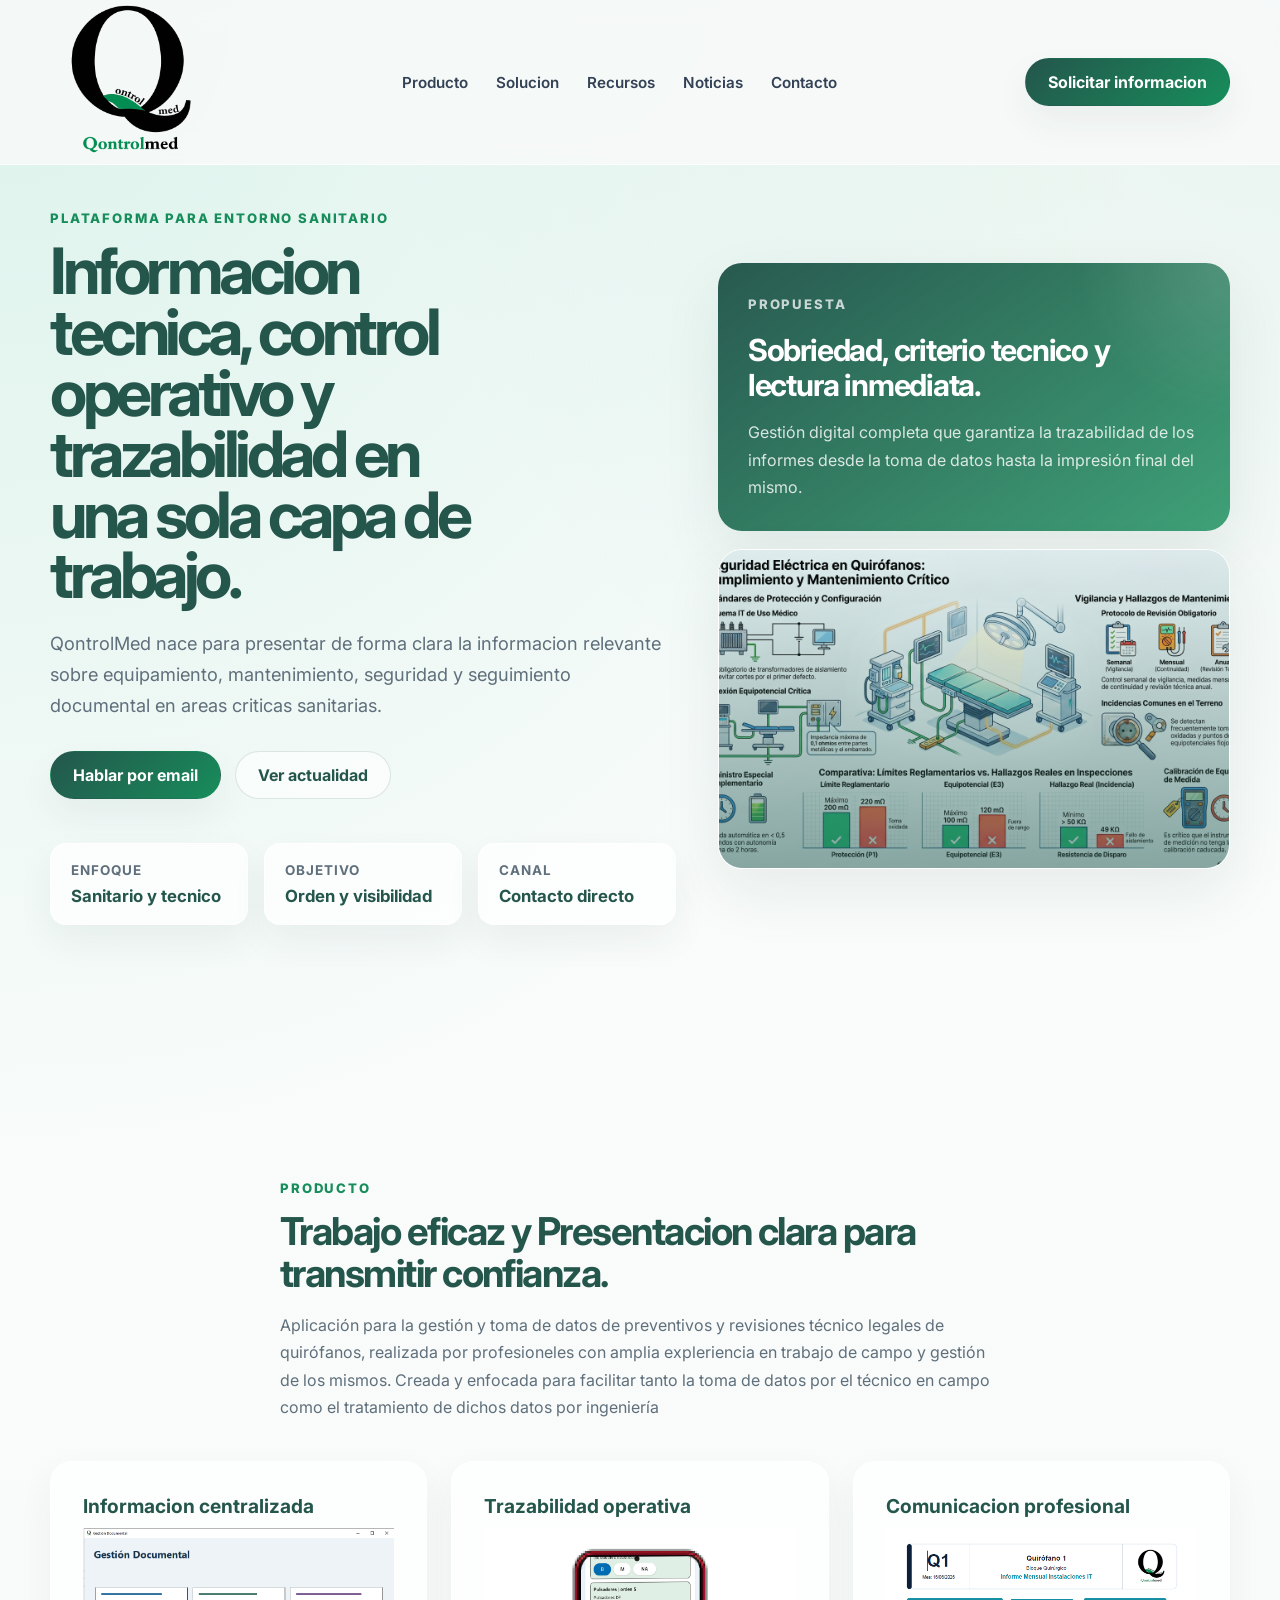
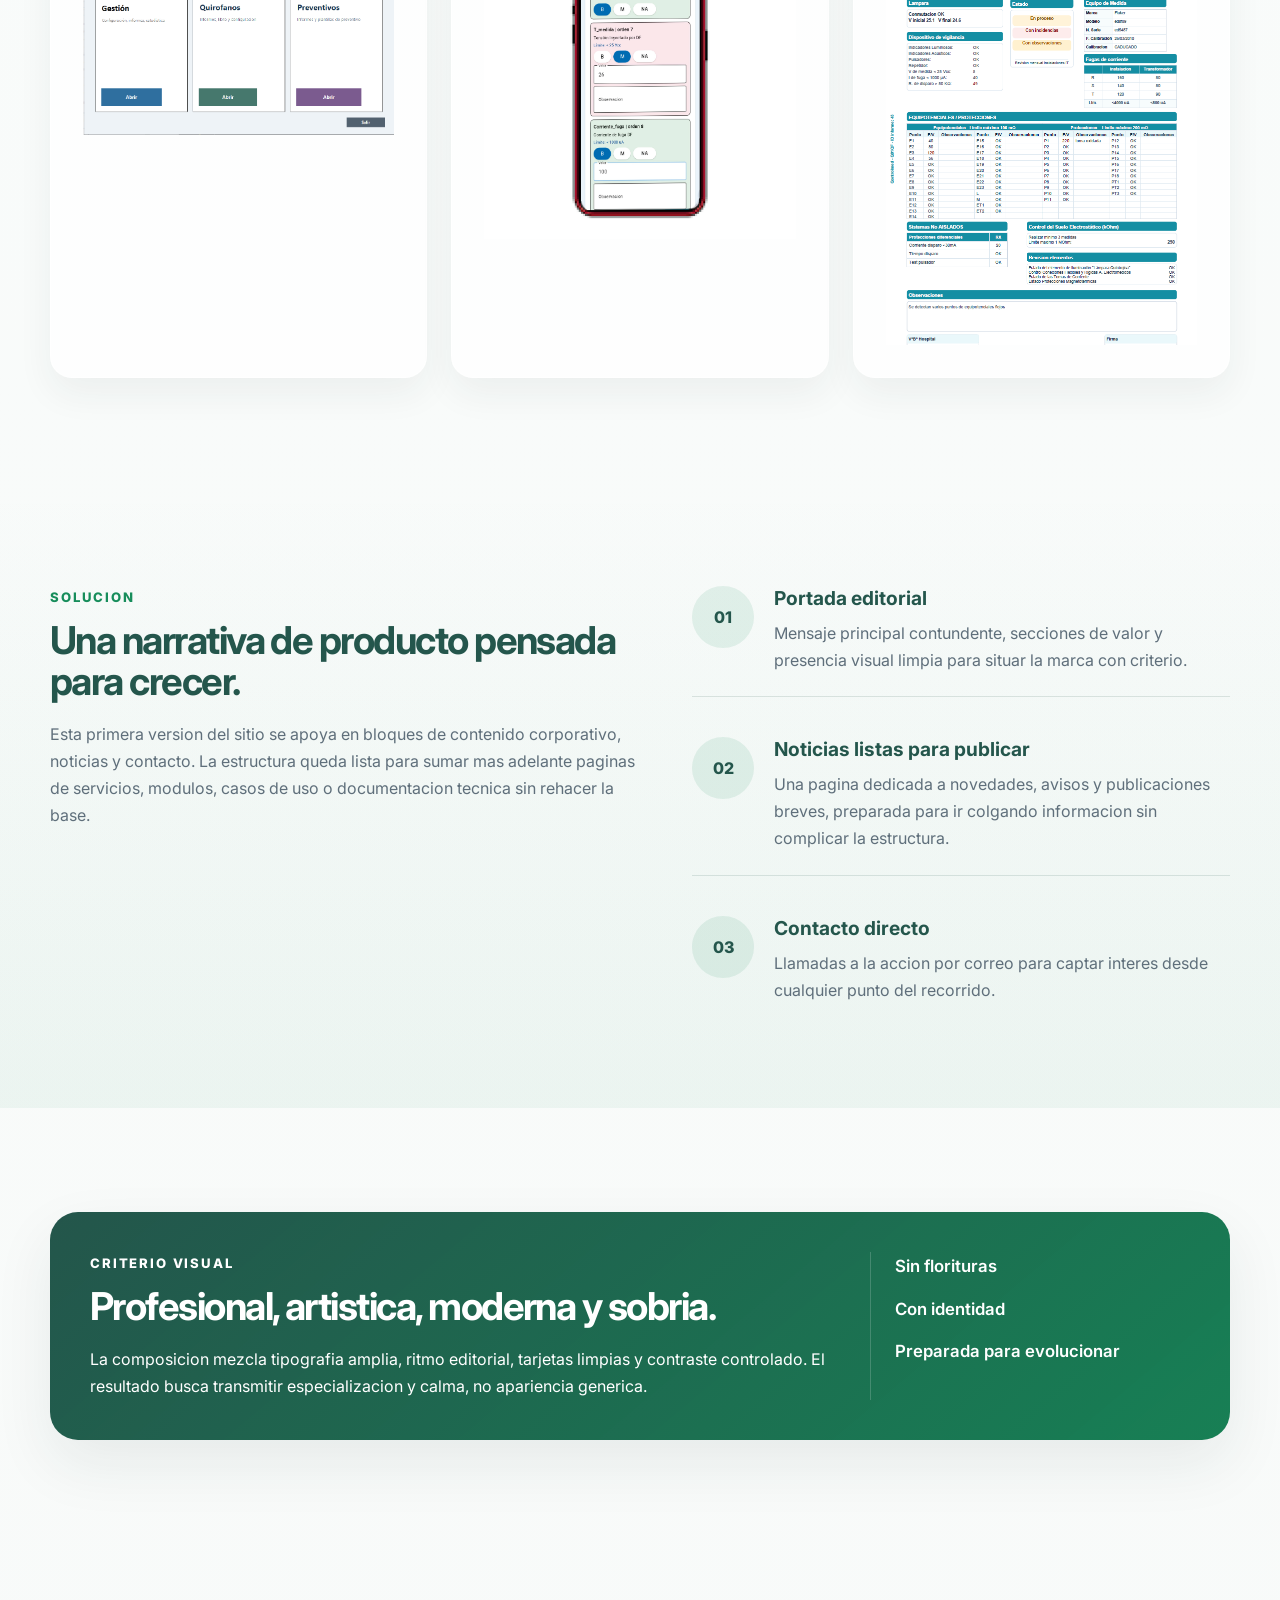
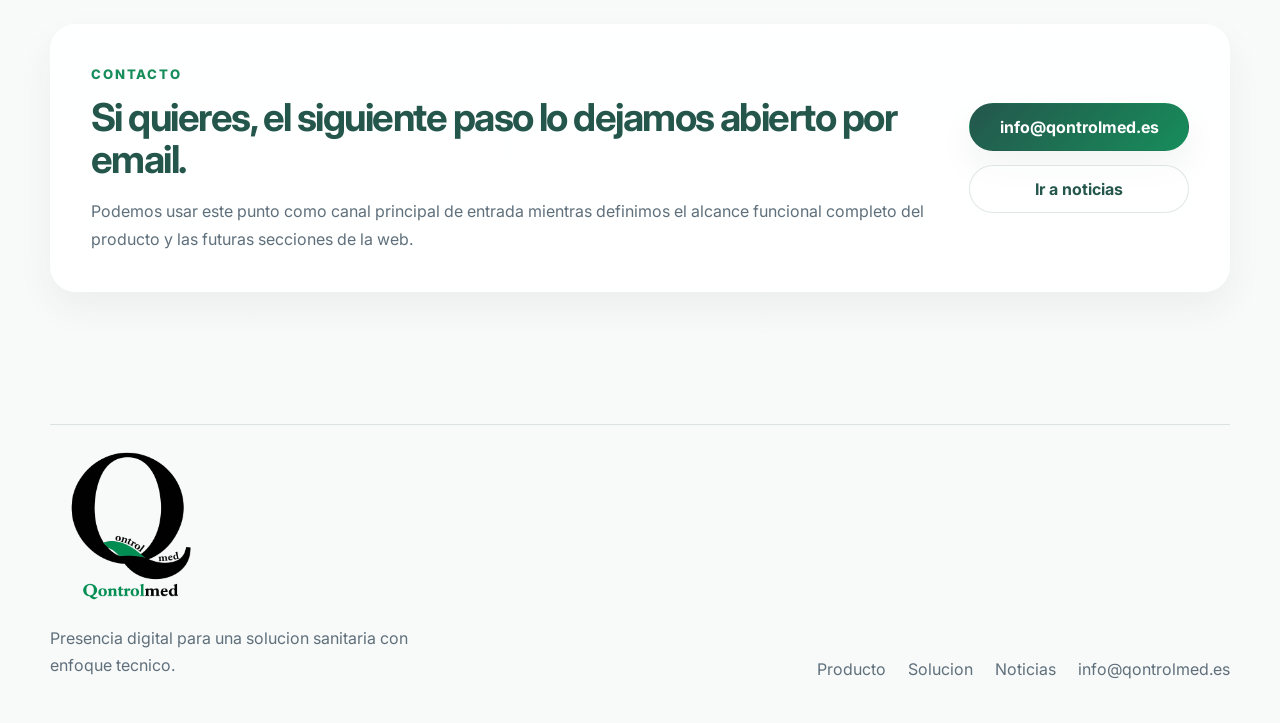
==== index_160319.html @ 005d92ff "cambios para trabajo en web" ====
<!DOCTYPE html>
<html lang="es">
<head>
    <meta charset="UTF-8">
    <meta name="viewport" content="width=device-width, initial-scale=1.0">
    <title>QontrolMed | Gestion y seguridad para entornos sanitarios</title>
    <meta
        name="description"
        content="QontrolMed presenta una plataforma para ordenar informacion tecnica, mantenimiento y seguridad operativa en entornos sanitarios."
    >
    <link rel="preconnect" href="https://fonts.googleapis.com">
    <link rel="preconnect" href="https://fonts.gstatic.com" crossorigin>
    <link
        href="https://fonts.googleapis.com/css2?family=Inter:wght@400;500;600;700;800&display=swap"
        rel="stylesheet"
    >
    <link rel="stylesheet" href="css/variables.css">
    <link rel="stylesheet" href="css/base.css">
    <link rel="stylesheet" href="css/layout.css">
    <link rel="stylesheet" href="css/pages/home.css">
</head>
<body>
    <header class="site-header">
        <div class="shell site-header__inner">
            <a class="brand" href="index_160319.html" aria-label="Ir a la portada de QontrolMed">
                <img class="brand__logo" src="assets/img/logo.png" alt="Logotipo de QontrolMed">
            </a>

            <nav class="site-nav" aria-label="Navegacion principal">
                <a href="#producto">Producto</a>
                <a href="#solucion">Solucion</a>
                <a href="recursos.html">Recursos</a>
                <a href="noticias.html">Noticias</a>
                <a href="#contacto">Contacto</a>
            </nav>

            <a class="btn btn--primary site-header__cta" href="mailto:info@qontrolmed.es?subject=Consulta%20sobre%20QontrolMed">
                Solicitar informacion
            </a>
        </div>
    </header>

    <main>
        <section class="hero">
            <div class="shell hero__grid">
                <div class="hero__content">
                    <p class="eyebrow">Plataforma para entorno sanitario</p>
                    <h1>
                        Informacion tecnica, control operativo y trazabilidad
                        en una sola capa de trabajo.
                    </h1>
                    <p class="hero__lead">
                        QontrolMed nace para presentar de forma clara la informacion
                        relevante sobre equipamiento, mantenimiento, seguridad y
                        seguimiento documental en areas criticas sanitarias.
                    </p>

                    <div class="hero__actions">
                        <a class="btn btn--primary" href="#contacto">Hablar por email</a>
                        <a class="btn btn--ghost" href="noticias.html">Ver actualidad</a>
                    </div>

                    <dl class="hero__metrics" aria-label="Resumen de enfoque de QontrolMed">
                        <div>
                            <dt>Enfoque</dt>
                            <dd>Sanitario y tecnico</dd>
                        </div>
                        <div>
                            <dt>Objetivo</dt>
                            <dd>Orden y visibilidad</dd>
                        </div>
                        <div>
                            <dt>Canal</dt>
                            <dd>Contacto directo</dd>
                        </div>
                    </dl>
                </div>

                <div class="hero__panel">
                    <div class="hero-card hero-card--primary">
                        <p class="hero-card__label">Propuesta</p>
                        <p class="hero-card__title">Sobriedad, criterio tecnico y lectura inmediata.</p>
                        <p class="hero-card__copy">
                            Gestión digital completa que garantiza la trazabilidad de los informes 
                            desde la toma de datos hasta la impresión final del mismo.
                            
                        </p>
                    </div>

                    <div class="hero-card hero-card--image">
                        <img src="assets/img/Seguridad_Electrica_en_Quirofanos.png" alt="Equipo tecnico en entorno sanitario">
                    </div>
                </div>
            </div>
        </section>

        <div>
            <p>
                
            </p>
        </div>

        <section class="section" id="producto">
            <div class="shell section-heading">
                <p class="texto-espaciado"></p>
                <p class="eyebrow">Producto</p>
                <h2>Trabajo eficaz y Presentacion clara para transmitir confianza.</h2>
                <p>
                    Aplicación para la gestión y toma de datos de preventivos y revisiones técnico legales de quirófanos, 
                    realizada por profesioneles con amplia expleriencia en trabajo de campo y gestión de los mismos.
                    Creada y enfocada para facilitar tanto la toma de datos por el técnico en campo como el tratamiento 
                    de dichos datos por ingeniería
                </p>
            </div>

            <div class="shell card-grid card-grid--three">
                <article class="card">
                    <h3>Informacion centralizada</h3>
                    <p>
                        <img src="assets/img/entrada.png" alt="Información centralizada"> 
                    </p>
                </article>

                <article class="card">
                    <h3>Trazabilidad operativa</h3>
                    <p>
                        <img src="assets/img/telefono.png" alt="Trazabilidad operativa"> 
                    </p>
                </article>

                <article class="card">
                    <h3>Comunicacion profesional</h3>
                    <p>
                        <img src="assets/img/informe_quirofano.png" alt="informes claros y con infomracion relevante"> 
                    </p>
                </article>
            </div>
        </section>

        <section class="section section--tinted" id="solucion">
            <div class="shell split">
                <div>
                    <p class="eyebrow">Solucion</p>
                    <h2>Una narrativa de producto pensada para crecer.</h2>
                    <p>
                        Esta primera version del sitio se apoya en bloques de contenido
                        corporativo, noticias y contacto. La estructura queda lista
                        para sumar mas adelante paginas de servicios, modulos, casos de
                        uso o documentacion tecnica sin rehacer la base.
                    </p>
                </div>

                <div class="stack">
                    <article class="feature">
                        <span class="feature__index">01</span>
                        <div>
                            <h3>Portada editorial</h3>
                            <p>
                                Mensaje principal contundente, secciones de valor y
                                presencia visual limpia para situar la marca con
                                criterio.
                            </p>
                        </div>
                    </article>

                    <article class="feature">
                        <span class="feature__index">02</span>
                        <div>
                            <h3>Noticias listas para publicar</h3>
                            <p>
                                Una pagina dedicada a novedades, avisos y publicaciones
                                breves, preparada para ir colgando informacion sin
                                complicar la estructura.
                            </p>
                        </div>
                    </article>

                    <article class="feature">
                        <span class="feature__index">03</span>
                        <div>
                            <h3>Contacto directo</h3>
                            <p>
                                Llamadas a la accion por correo para captar interes
                                desde cualquier punto del recorrido.
                            </p>
                        </div>
                    </article>
                </div>
            </div>
        </section>

        <section class="section">
            <div class="shell highlight">
                <div class="highlight__content">
                    <p class="eyebrow">Criterio visual</p>
                    <h2>Profesional, artistica, moderna y sobria.</h2>
                    <p>
                        La composicion mezcla tipografia amplia, ritmo editorial,
                        tarjetas limpias y contraste controlado. El resultado busca
                        transmitir especializacion y calma, no apariencia generica.
                    </p>
                </div>

                <div class="highlight__aside">
                    <p>Sin florituras</p>
                    <p>Con identidad</p>
                    <p>Preparada para evolucionar</p>
                </div>
            </div>
        </section>

        <section class="section section--compact" id="contacto">
            <div class="shell contact-callout">
                <div>
                    <p class="eyebrow">Contacto</p>
                    <h2>Si quieres, el siguiente paso lo dejamos abierto por email.</h2>
                    <p>
                        Podemos usar este punto como canal principal de entrada
                        mientras definimos el alcance funcional completo del producto
                        y las futuras secciones de la web.
                    </p>
                </div>

                <div class="contact-callout__actions">
                    <a class="btn btn--primary btn--wide" href="mailto:info@qontrolmed.es?subject=Consulta%20sobre%20QontrolMed">
                        info@qontrolmed.es
                    </a>
                    <a class="btn btn--ghost btn--wide" href="noticias.html">
                        Ir a noticias
                    </a>
                </div>
            </div>
        </section>
    </main>

    <footer class="site-footer">
        <div class="shell site-footer__inner">
            <div>
                <img class="site-footer__logo" src="assets/img/logo.png" alt="QontrolMed">
                <p>Presencia digital para una solucion sanitaria con enfoque tecnico.</p>
            </div>

            <div class="site-footer__links">
                <a href="#producto">Producto</a>
                <a href="#solucion">Solucion</a>
                <a href="noticias.html">Noticias</a>
                <a href="mailto:info@qontrolmed.es">info@qontrolmed.es</a>
            </div>
        </div>
    </footer>
</body>
</html>
---- css/variables.css ----
:root {
    --qm-primary: #178d5b;
    --qm-primary-dark: #24564c;
    --qm-primary-light: #42c098;
    --qm-secondary: #7cb8a5;

    --qm-bg: #f8faf9;
    --qm-surface: #ffffff;
    --qm-surface-strong: #eef5f1;
    --qm-text: #334155;
    --qm-text-soft: #5f6f7b;
    --qm-line: rgba(36, 86, 76, 0.14);
    --qm-shadow: 0 24px 60px rgba(31, 50, 45, 0.08);
    --qm-shadow-soft: 0 16px 36px rgba(31, 50, 45, 0.06);
    --qm-radius: 22px;
    --qm-radius-sm: 16px;
    --qm-shell: 1180px;
    --qm-font: "Inter", "Segoe UI", sans-serif;
}
---- css/base.css ----
*,
*::before,
*::after {
    box-sizing: border-box;
}

html {
    scroll-behavior: smooth;
}

body {
    margin: 0;
    min-width: 320px;
    font-family: var(--qm-font);
    color: var(--qm-text);
    background:
        radial-gradient(circle at top left, rgba(66, 192, 152, 0.16), transparent 28%),
        radial-gradient(circle at top right, rgba(23, 141, 91, 0.08), transparent 22%),
        linear-gradient(180deg, #f9fcfb 0%, var(--qm-bg) 100%);
}

img {
    display: block;
    max-width: 100%;
}

a {
    color: inherit;
}

button,
input,
textarea,
select {
    font: inherit;
}

h1,
h2,
h3,
p {
    margin-top: 0;
}

p {
    margin-bottom: 0;
    line-height: 1.7;
    color: var(--qm-text-soft);
}

ul {
    margin: 0;
    padding: 0;
    list-style: none;
}
---- css/layout.css ----
.shell {
    width: min(calc(100% - 40px), var(--qm-shell));
    margin: 0 auto;
}

.site-header {
    position: sticky;
    top: 0;
    z-index: 20;
    backdrop-filter: blur(14px);
    background: rgba(248, 250, 249, 0.84);
    border-bottom: 1px solid rgba(255, 255, 255, 0.65);
}

.site-header__inner {
    display: flex;
    align-items: center;
    justify-content: space-between;
    gap: 24px;
    min-height: 88px;
}

.brand {
    flex-shrink: 0;
}

.brand__logo,
.site-footer__logo {
    width: 164px;
    height: auto;
}

.site-nav {
    display: flex;
    align-items: center;
    gap: 28px;
    font-size: 0.95rem;
    font-weight: 600;
}

.site-nav a {
    text-decoration: none;
    color: var(--qm-text);
    transition: color 160ms ease;
}

.site-nav a:hover,
.site-nav a[aria-current="page"] {
    color: var(--qm-primary);
}

.btn {
    display: inline-flex;
    align-items: center;
    justify-content: center;
    min-height: 48px;
    padding: 0 22px;
    border-radius: 999px;
    border: 1px solid transparent;
    text-decoration: none;
    font-weight: 700;
    transition:
        transform 180ms ease,
        border-color 180ms ease,
        background-color 180ms ease,
        color 180ms ease;
}

.btn:hover {
    transform: translateY(-1px);
}

.btn--primary {
    background: linear-gradient(135deg, var(--qm-primary-dark), var(--qm-primary));
    color: #ffffff;
    box-shadow: var(--qm-shadow-soft);
}

.btn--ghost {
    border-color: var(--qm-line);
    background: rgba(255, 255, 255, 0.58);
    color: var(--qm-primary-dark);
}

.btn--wide {
    min-width: 220px;
}

.eyebrow {
    margin-bottom: 12px;
    color: var(--qm-primary);
    font-size: 0.82rem;
    font-weight: 800;
    letter-spacing: 0.14em;
    text-transform: uppercase;
}

.section {
    padding: 104px 0;
}

.section--compact {
    padding: 80px 0 104px;
}

.section--tinted {
    background: linear-gradient(180deg, rgba(255, 255, 255, 0) 0%, rgba(23, 141, 91, 0.06) 100%);
}

.section-heading {
    max-width: 720px;
    margin-bottom: 40px;
}

.section-heading h2,
.split h2,
.highlight h2,
.contact-callout h2,
.news-hero h1,
.news-card h2 {
    margin-bottom: 18px;
    color: var(--qm-primary-dark);
    line-height: 1.08;
    letter-spacing: -0.04em;
}

.section-heading h2,
.split h2,
.highlight h2,
.contact-callout h2 {
    font-size: clamp(2rem, 3vw, 3.35rem);
}

.card-grid {
    display: grid;
    gap: 24px;
}

.card-grid--three {
    grid-template-columns: repeat(3, minmax(0, 1fr));
}

.card {
    padding: 32px;
    border: 1px solid rgba(255, 255, 255, 0.7);
    border-radius: var(--qm-radius);
    background: rgba(255, 255, 255, 0.72);
    box-shadow: var(--qm-shadow-soft);
}

.card h3,
.feature h3,
.sidebar-card h3 {
    margin-bottom: 10px;
    color: var(--qm-primary-dark);
    font-size: 1.2rem;
}

.split {
    display: grid;
    grid-template-columns: minmax(0, 1.05fr) minmax(0, 0.95fr);
    gap: 48px;
    align-items: start;
}

.stack {
    display: grid;
    gap: 18px;
}

.feature {
    display: grid;
    grid-template-columns: 62px 1fr;
    gap: 20px;
    padding: 22px 0;
    border-bottom: 1px solid var(--qm-line);
}

.feature:first-child {
    padding-top: 0;
}

.feature:last-child {
    border-bottom: 0;
    padding-bottom: 0;
}

.feature__index {
    display: inline-flex;
    align-items: center;
    justify-content: center;
    width: 62px;
    height: 62px;
    border-radius: 50%;
    background: rgba(23, 141, 91, 0.1);
    color: var(--qm-primary-dark);
    font-weight: 800;
}

.highlight {
    display: grid;
    grid-template-columns: minmax(0, 1fr) 320px;
    gap: 32px;
    padding: 40px;
    border-radius: calc(var(--qm-radius) + 6px);
    background:
        linear-gradient(140deg, rgba(36, 86, 76, 0.96), rgba(23, 141, 91, 0.84)),
        #173a33;
    box-shadow: var(--qm-shadow);
}

.highlight__content h2,
.highlight__content p,
.highlight__aside p {
    color: #ffffff;
}

.highlight__aside {
    display: grid;
    gap: 14px;
    align-content: start;
    padding-left: 24px;
    border-left: 1px solid rgba(255, 255, 255, 0.18);
}

.highlight__aside p {
    font-size: 1.05rem;
    font-weight: 600;
}

.contact-callout {
    display: grid;
    grid-template-columns: minmax(0, 1fr) auto;
    gap: 28px;
    align-items: center;
    padding: 38px 40px;
    border-radius: calc(var(--qm-radius) + 4px);
    background: rgba(255, 255, 255, 0.84);
    border: 1px solid rgba(255, 255, 255, 0.9);
    box-shadow: var(--qm-shadow-soft);
}

.contact-callout__actions {
    display: grid;
    gap: 14px;
}

.site-footer {
    padding: 28px 0 44px;
}

.site-footer__inner {
    display: flex;
    align-items: flex-end;
    justify-content: space-between;
    gap: 28px;
    padding-top: 22px;
    border-top: 1px solid var(--qm-line);
}

.site-footer__inner p {
    margin-top: 14px;
    max-width: 420px;
}

.site-footer__links {
    display: flex;
    flex-wrap: wrap;
    justify-content: flex-end;
    gap: 12px 22px;
}

.site-footer__links a {
    text-decoration: none;
    color: var(--qm-text-soft);
}

@media (max-width: 980px) {
    .site-header {
        position: static;
    }

    .site-header__inner,
    .site-footer__inner {
        flex-direction: column;
        align-items: flex-start;
    }

    .split,
    .highlight,
    .contact-callout {
        grid-template-columns: 1fr;
    }

    .site-nav {
        flex-wrap: wrap;
        gap: 14px 18px;
    }

    .site-header__cta {
        display: none;
    }

    .card-grid--three {
        grid-template-columns: 1fr;
    }

    .highlight__aside {
        padding-left: 0;
        border-left: 0;
        padding-top: 18px;
        border-top: 1px solid rgba(255, 255, 255, 0.18);
    }

    .contact-callout__actions,
    .site-footer__links {
        width: 100%;
    }
}

@media (max-width: 640px) {
    .shell {
        width: min(calc(100% - 28px), var(--qm-shell));
    }

    .section {
        padding: 82px 0;
    }

    .section--compact {
        padding: 62px 0 88px;
    }

    .site-header__inner {
        min-height: 78px;
    }

    .brand__logo,
    .site-footer__logo {
        width: 140px;
    }

    .card,
    .highlight,
    .contact-callout {
        padding: 26px;
    }

    .feature {
        grid-template-columns: 1fr;
    }
}
---- css/pages/home.css ----
.hero {
    padding: 42px 0 88px;
}

.hero__grid {
    display: grid;
    grid-template-columns: minmax(0, 1.1fr) minmax(360px, 0.9fr);
    gap: 42px;
    align-items: center;
}

.hero__content h1 {
    max-width: 11ch; 
    margin-bottom: 22px;
    color: var(--qm-primary-dark);
    font-size: clamp(3.2rem, 6vw, 4rem);
    line-height: 0.95;
    letter-spacing: -0.07em;
}

.hero__lead {
    max-width: 640px;
    font-size: 1.14rem;
}

.texto-espaciado {
    margin-top: 60px;
}

.hero__actions {
    display: flex;
    flex-wrap: wrap;
    gap: 14px;
    margin-top: 30px;
}

.hero__metrics {
    display: grid;
    grid-template-columns: repeat(3, minmax(0, 1fr));
    gap: 16px;
    margin: 44px 0 0;
}

.hero__metrics div {
    padding: 18px 20px;
    border-radius: var(--qm-radius-sm);
    background: rgba(255, 255, 255, 0.72);
    border: 1px solid rgba(255, 255, 255, 0.86);
    box-shadow: var(--qm-shadow-soft);
}

.hero__metrics dt {
    margin-bottom: 8px;
    color: var(--qm-text-soft);
    font-size: 0.84rem;
    font-weight: 700;
    letter-spacing: 0.08em;
    text-transform: uppercase;
}

.hero__metrics dd {
    margin: 0;
    color: var(--qm-primary-dark);
    font-size: 1.05rem;
    font-weight: 700;
}

.hero__panel {
    display: grid;
    gap: 18px;
}

.hero-card {
    overflow: hidden;
    border-radius: calc(var(--qm-radius) + 2px);
    box-shadow: var(--qm-shadow);
}

.hero-card--primary {
    padding: 30px;
    background:
        radial-gradient(circle at top right, rgba(255, 255, 255, 0.14), transparent 26%),
        linear-gradient(145deg, rgba(36, 86, 76, 0.98), rgba(23, 141, 91, 0.82));
    color: #ffffff;
}

.hero-card__label {
    margin-bottom: 18px;
    color: rgba(255, 255, 255, 0.74);
    font-size: 0.82rem;
    font-weight: 800;
    letter-spacing: 0.14em;
    text-transform: uppercase;
}

.hero-card__title {
    margin-bottom: 16px;
    color: #ffffff;
    font-size: 1.9rem;
    font-weight: 700;
    line-height: 1.15;
    letter-spacing: -0.04em;
}

.hero-card__copy {
    color: rgba(255, 255, 255, 0.82);
}

.hero-card--image {
    position: relative;
    min-height: 320px;
    border: 1px solid rgba(255, 255, 255, 0.88);
}

.hero-card--image::after {
    content: "";
    position: absolute;
    inset: 0;
    background:
        linear-gradient(180deg, rgba(36, 86, 76, 0.06) 0%, rgba(36, 86, 76, 0.5) 100%);
}

.hero-card--image img {
    width: 100%;
    height: 100%;
    object-fit: cover;
}

@media (max-width: 980px) {
    .hero__grid {
        grid-template-columns: 1fr;
    }

    .hero__content h1 {
        max-width: 12ch;
    }
}

@media (max-width: 640px) {
    .hero {
        padding: 26px 0 62px;
    }

    .hero__content h1 {
        max-width: none;
        font-size: clamp(2.7rem, 15vw, 4.2rem);
    }

    .hero__metrics {
        grid-template-columns: 1fr;
    }
}
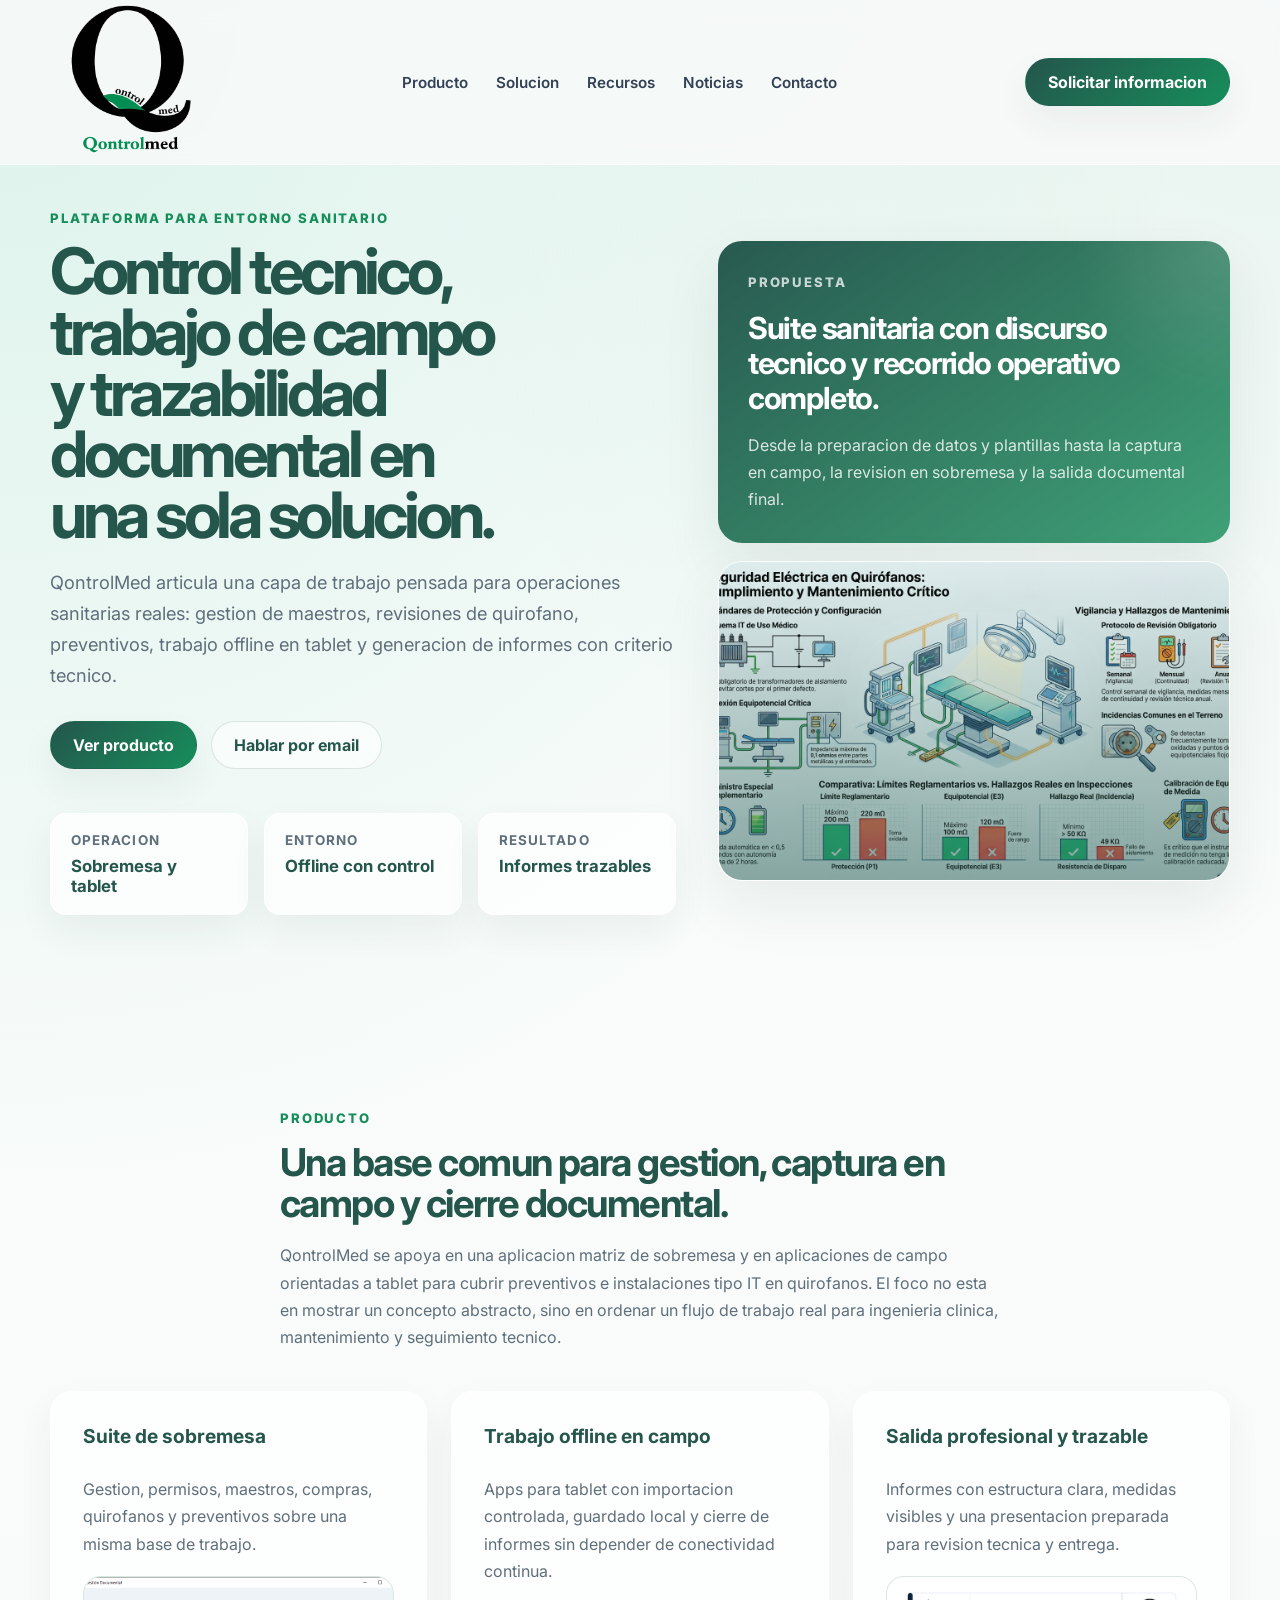
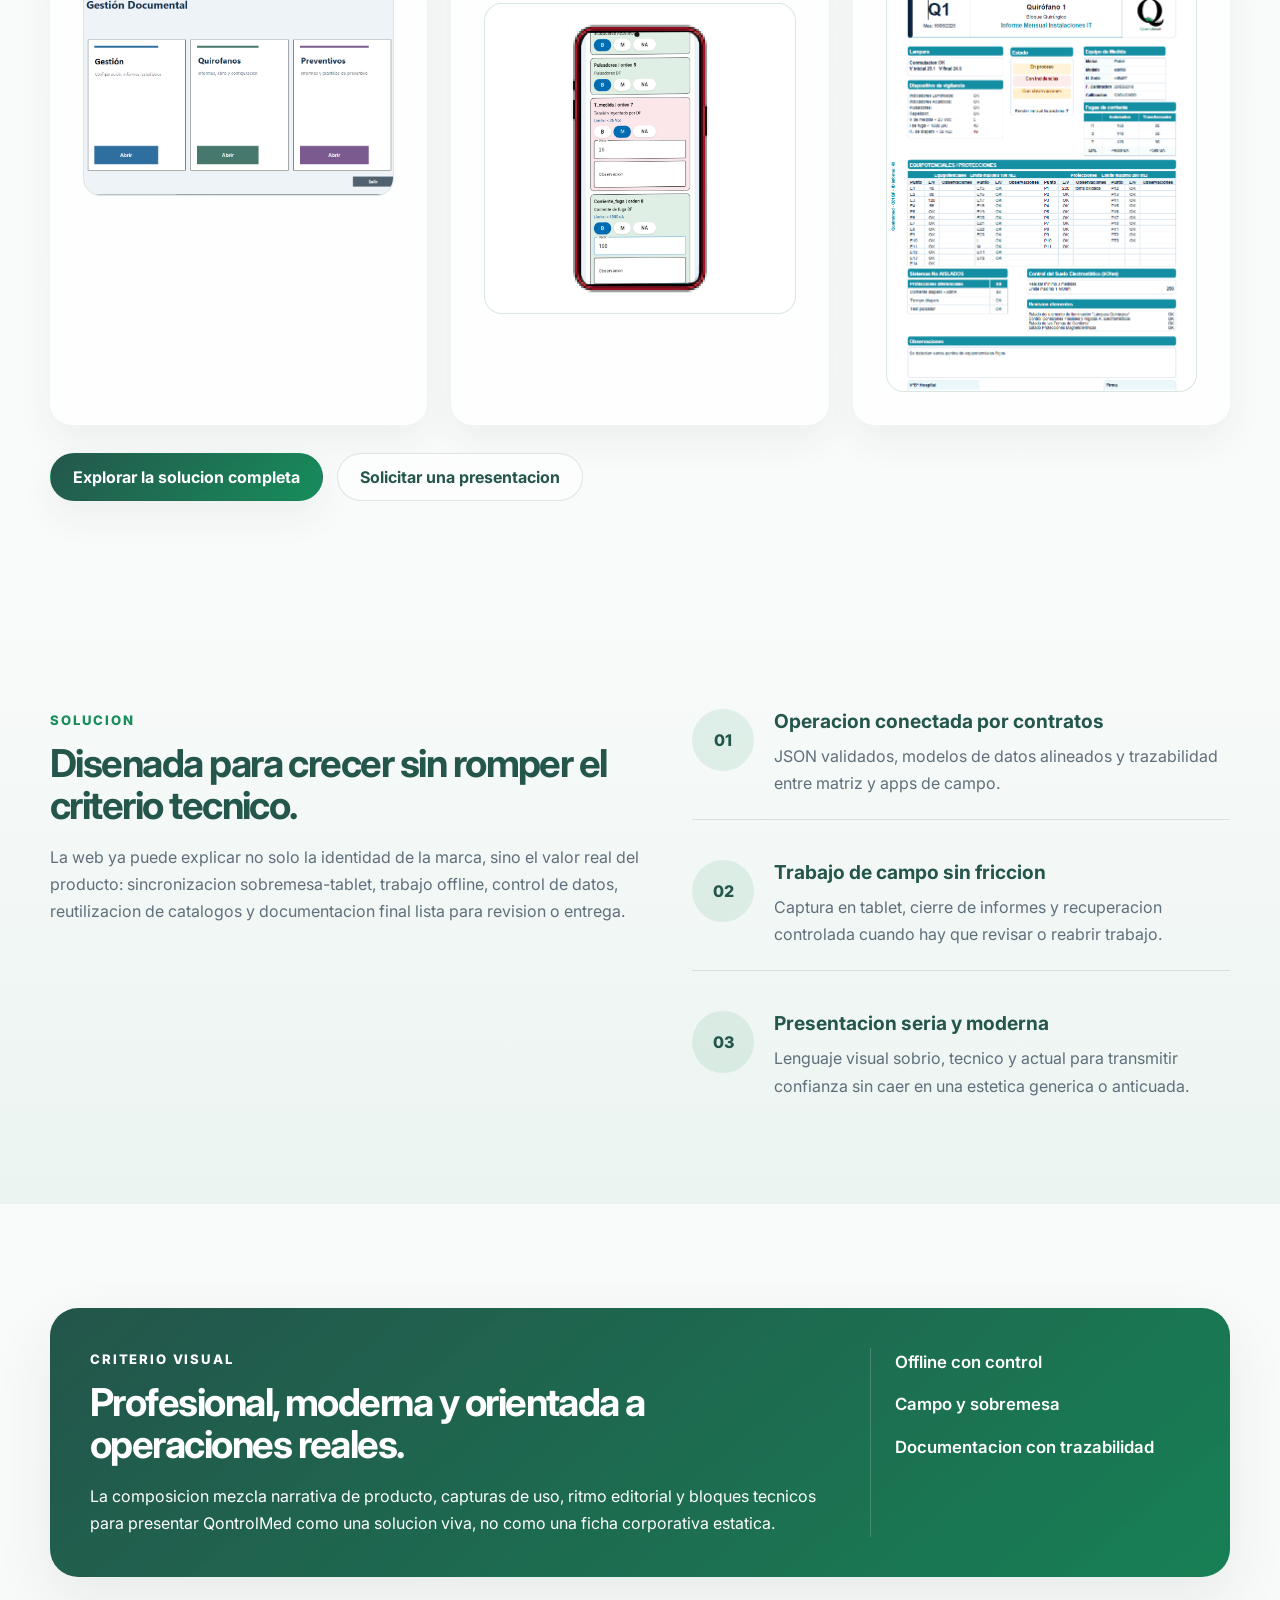
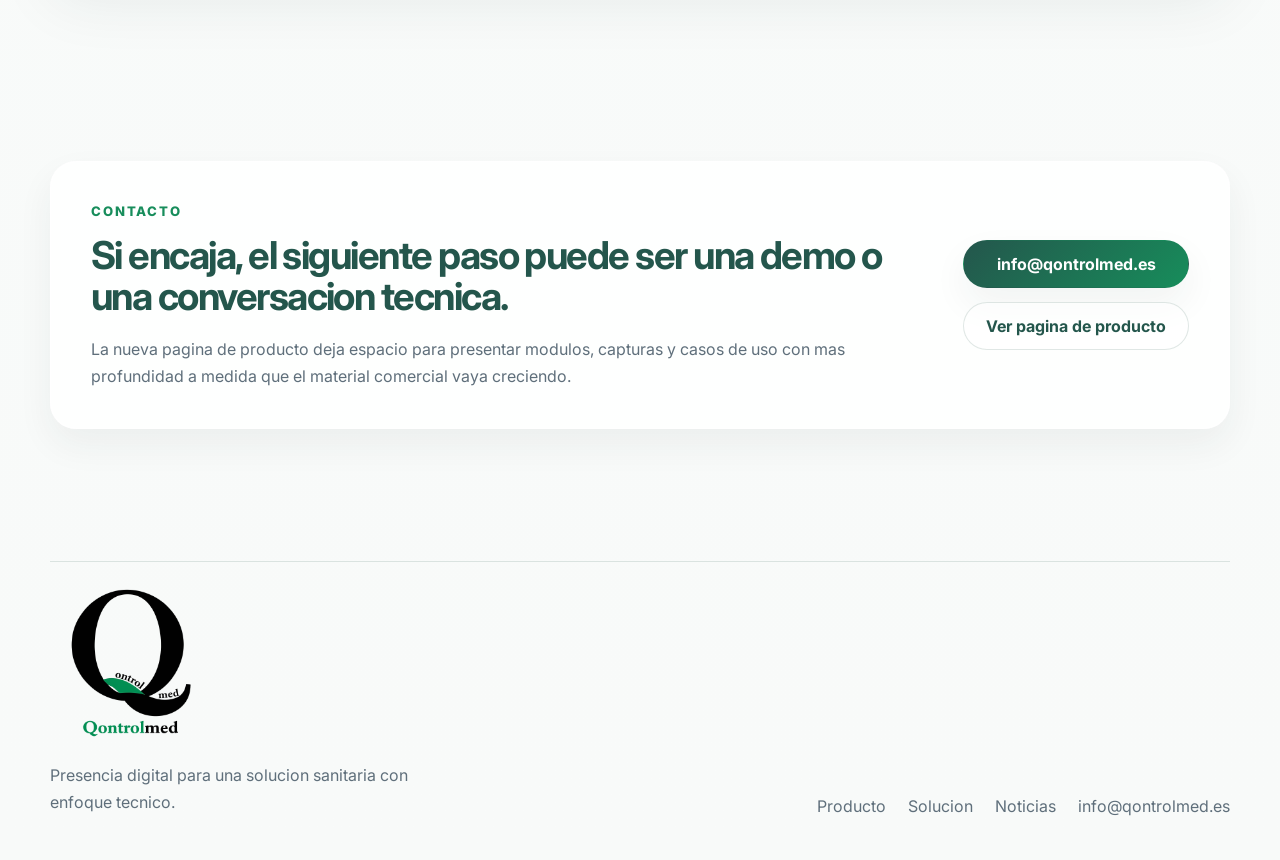
==== commit 9742b667: "Nueva pg producto" ====
--- a/index_160319.html
+++ b/index_160319.html
@@ -27,7 +27,7 @@
             </a>
 
             <nav class="site-nav" aria-label="Navegacion principal">
-                <a href="#producto">Producto</a>
+                <a href="producto.html">Producto</a>
                 <a href="#solucion">Solucion</a>
                 <a href="recursos.html">Recursos</a>
                 <a href="noticias.html">Noticias</a>
@@ -46,32 +46,33 @@
                 <div class="hero__content">
                     <p class="eyebrow">Plataforma para entorno sanitario</p>
                     <h1>
-                        Informacion tecnica, control operativo y trazabilidad
-                        en una sola capa de trabajo.
+                        Control tecnico, trabajo de campo y trazabilidad
+                        documental en una sola solucion.
                     </h1>
                     <p class="hero__lead">
-                        QontrolMed nace para presentar de forma clara la informacion
-                        relevante sobre equipamiento, mantenimiento, seguridad y
-                        seguimiento documental en areas criticas sanitarias.
+                        QontrolMed articula una capa de trabajo pensada para
+                        operaciones sanitarias reales: gestion de maestros,
+                        revisiones de quirofano, preventivos, trabajo offline en
+                        tablet y generacion de informes con criterio tecnico.
                     </p>
 
                     <div class="hero__actions">
-                        <a class="btn btn--primary" href="#contacto">Hablar por email</a>
-                        <a class="btn btn--ghost" href="noticias.html">Ver actualidad</a>
+                        <a class="btn btn--primary" href="producto.html">Ver producto</a>
+                        <a class="btn btn--ghost" href="#contacto">Hablar por email</a>
                     </div>
 
                     <dl class="hero__metrics" aria-label="Resumen de enfoque de QontrolMed">
                         <div>
-                            <dt>Enfoque</dt>
-                            <dd>Sanitario y tecnico</dd>
-                        </div>
-                        <div>
-                            <dt>Objetivo</dt>
-                            <dd>Orden y visibilidad</dd>
-                        </div>
-                        <div>
-                            <dt>Canal</dt>
-                            <dd>Contacto directo</dd>
+                            <dt>Operacion</dt>
+                            <dd>Sobremesa y tablet</dd>
+                        </div>
+                        <div>
+                            <dt>Entorno</dt>
+                            <dd>Offline con control</dd>
+                        </div>
+                        <div>
+                            <dt>Resultado</dt>
+                            <dd>Informes trazables</dd>
                         </div>
                     </dl>
                 </div>
@@ -79,61 +80,73 @@
                 <div class="hero__panel">
                     <div class="hero-card hero-card--primary">
                         <p class="hero-card__label">Propuesta</p>
-                        <p class="hero-card__title">Sobriedad, criterio tecnico y lectura inmediata.</p>
+                        <p class="hero-card__title">Suite sanitaria con discurso tecnico y recorrido operativo completo.</p>
                         <p class="hero-card__copy">
-                            Gestión digital completa que garantiza la trazabilidad de los informes 
-                            desde la toma de datos hasta la impresión final del mismo.
-                            
+                            Desde la preparacion de datos y plantillas hasta la
+                            captura en campo, la revision en sobremesa y la salida
+                            documental final.
                         </p>
                     </div>
 
                     <div class="hero-card hero-card--image">
-                        <img src="assets/img/Seguridad_Electrica_en_Quirofanos.png" alt="Equipo tecnico en entorno sanitario">
-                    </div>
-                </div>
-            </div>
-        </section>
-
-        <div>
-            <p>
-                
-            </p>
-        </div>
+                        <img src="assets/img/Seguridad_Electrica_en_Quirofanos.png" alt="Contexto tecnico de seguridad electrica en quirofanos">
+                    </div>
+                </div>
+            </div>
+        </section>
 
         <section class="section" id="producto">
             <div class="shell section-heading">
-                <p class="texto-espaciado"></p>
                 <p class="eyebrow">Producto</p>
-                <h2>Trabajo eficaz y Presentacion clara para transmitir confianza.</h2>
+                <h2>Una base comun para gestion, captura en campo y cierre documental.</h2>
                 <p>
-                    Aplicación para la gestión y toma de datos de preventivos y revisiones técnico legales de quirófanos, 
-                    realizada por profesioneles con amplia expleriencia en trabajo de campo y gestión de los mismos.
-                    Creada y enfocada para facilitar tanto la toma de datos por el técnico en campo como el tratamiento 
-                    de dichos datos por ingeniería
+                    QontrolMed se apoya en una aplicacion matriz de sobremesa y
+                    en aplicaciones de campo orientadas a tablet para cubrir
+                    preventivos e instalaciones tipo IT en quirofanos. El foco no
+                    esta en mostrar un concepto abstracto, sino en ordenar un flujo
+                    de trabajo real para ingenieria clinica, mantenimiento y
+                    seguimiento tecnico.
                 </p>
             </div>
 
             <div class="shell card-grid card-grid--three">
-                <article class="card">
-                    <h3>Informacion centralizada</h3>
-                    <p>
-                        <img src="assets/img/entrada.png" alt="Información centralizada"> 
-                    </p>
+                <article class="card product-card">
+                    <h3>Suite de sobremesa</h3>
+                    <p>
+                        Gestion, permisos, maestros, compras, quirofanos y
+                        preventivos sobre una misma base de trabajo.
+                    </p>
+                    <div class="product-card__media">
+                        <img src="assets/img/entrada.png" alt="Pantalla de acceso a modulos de sobremesa">
+                    </div>
                 </article>
 
-                <article class="card">
-                    <h3>Trazabilidad operativa</h3>
-                    <p>
-                        <img src="assets/img/telefono.png" alt="Trazabilidad operativa"> 
-                    </p>
+                <article class="card product-card">
+                    <h3>Trabajo offline en campo</h3>
+                    <p>
+                        Apps para tablet con importacion controlada, guardado local
+                        y cierre de informes sin depender de conectividad continua.
+                    </p>
+                    <div class="product-card__media">
+                        <img src="assets/img/telefono.png" alt="Formulario de trabajo de campo en tablet">
+                    </div>
                 </article>
 
-                <article class="card">
-                    <h3>Comunicacion profesional</h3>
-                    <p>
-                        <img src="assets/img/informe_quirofano.png" alt="informes claros y con infomracion relevante"> 
-                    </p>
+                <article class="card product-card">
+                    <h3>Salida profesional y trazable</h3>
+                    <p>
+                        Informes con estructura clara, medidas visibles y una
+                        presentacion preparada para revision tecnica y entrega.
+                    </p>
+                    <div class="product-card__media">
+                        <img src="assets/img/informe_quirofano.png" alt="Ejemplo de informe tecnico generado">
+                    </div>
                 </article>
+            </div>
+
+            <div class="shell product-teaser__actions">
+                <a class="btn btn--primary" href="producto.html">Explorar la solucion completa</a>
+                <a class="btn btn--ghost" href="mailto:info@qontrolmed.es?subject=Interes%20en%20QontrolMed">Solicitar una presentacion</a>
             </div>
         </section>
 
@@ -141,12 +154,13 @@
             <div class="shell split">
                 <div>
                     <p class="eyebrow">Solucion</p>
-                    <h2>Una narrativa de producto pensada para crecer.</h2>
-                    <p>
-                        Esta primera version del sitio se apoya en bloques de contenido
-                        corporativo, noticias y contacto. La estructura queda lista
-                        para sumar mas adelante paginas de servicios, modulos, casos de
-                        uso o documentacion tecnica sin rehacer la base.
+                    <h2>Disenada para crecer sin romper el criterio tecnico.</h2>
+                    <p>
+                        La web ya puede explicar no solo la identidad de la marca,
+                        sino el valor real del producto: sincronizacion
+                        sobremesa-tablet, trabajo offline, control de datos,
+                        reutilizacion de catalogos y documentacion final lista para
+                        revision o entrega.
                     </p>
                 </div>
 
@@ -154,11 +168,10 @@
                     <article class="feature">
                         <span class="feature__index">01</span>
                         <div>
-                            <h3>Portada editorial</h3>
+                            <h3>Operacion conectada por contratos</h3>
                             <p>
-                                Mensaje principal contundente, secciones de valor y
-                                presencia visual limpia para situar la marca con
-                                criterio.
+                                JSON validados, modelos de datos alineados y
+                                trazabilidad entre matriz y apps de campo.
                             </p>
                         </div>
                     </article>
@@ -166,11 +179,11 @@
                     <article class="feature">
                         <span class="feature__index">02</span>
                         <div>
-                            <h3>Noticias listas para publicar</h3>
+                            <h3>Trabajo de campo sin friccion</h3>
                             <p>
-                                Una pagina dedicada a novedades, avisos y publicaciones
-                                breves, preparada para ir colgando informacion sin
-                                complicar la estructura.
+                                Captura en tablet, cierre de informes y
+                                recuperacion controlada cuando hay que revisar o
+                                reabrir trabajo.
                             </p>
                         </div>
                     </article>
@@ -178,10 +191,11 @@
                     <article class="feature">
                         <span class="feature__index">03</span>
                         <div>
-                            <h3>Contacto directo</h3>
+                            <h3>Presentacion seria y moderna</h3>
                             <p>
-                                Llamadas a la accion por correo para captar interes
-                                desde cualquier punto del recorrido.
+                                Lenguaje visual sobrio, tecnico y actual para
+                                transmitir confianza sin caer en una estetica
+                                generica o anticuada.
                             </p>
                         </div>
                     </article>
@@ -193,18 +207,19 @@
             <div class="shell highlight">
                 <div class="highlight__content">
                     <p class="eyebrow">Criterio visual</p>
-                    <h2>Profesional, artistica, moderna y sobria.</h2>
-                    <p>
-                        La composicion mezcla tipografia amplia, ritmo editorial,
-                        tarjetas limpias y contraste controlado. El resultado busca
-                        transmitir especializacion y calma, no apariencia generica.
+                    <h2>Profesional, moderna y orientada a operaciones reales.</h2>
+                    <p>
+                        La composicion mezcla narrativa de producto, capturas de
+                        uso, ritmo editorial y bloques tecnicos para presentar
+                        QontrolMed como una solucion viva, no como una ficha
+                        corporativa estatica.
                     </p>
                 </div>
 
                 <div class="highlight__aside">
-                    <p>Sin florituras</p>
-                    <p>Con identidad</p>
-                    <p>Preparada para evolucionar</p>
+                    <p>Offline con control</p>
+                    <p>Campo y sobremesa</p>
+                    <p>Documentacion con trazabilidad</p>
                 </div>
             </div>
         </section>
@@ -213,11 +228,11 @@
             <div class="shell contact-callout">
                 <div>
                     <p class="eyebrow">Contacto</p>
-                    <h2>Si quieres, el siguiente paso lo dejamos abierto por email.</h2>
-                    <p>
-                        Podemos usar este punto como canal principal de entrada
-                        mientras definimos el alcance funcional completo del producto
-                        y las futuras secciones de la web.
+                    <h2>Si encaja, el siguiente paso puede ser una demo o una conversacion tecnica.</h2>
+                    <p>
+                        La nueva pagina de producto deja espacio para presentar
+                        modulos, capturas y casos de uso con mas profundidad a
+                        medida que el material comercial vaya creciendo.
                     </p>
                 </div>
 
@@ -225,8 +240,8 @@
                     <a class="btn btn--primary btn--wide" href="mailto:info@qontrolmed.es?subject=Consulta%20sobre%20QontrolMed">
                         info@qontrolmed.es
                     </a>
-                    <a class="btn btn--ghost btn--wide" href="noticias.html">
-                        Ir a noticias
+                    <a class="btn btn--ghost btn--wide" href="producto.html">
+                        Ver pagina de producto
                     </a>
                 </div>
             </div>
@@ -241,7 +256,7 @@
             </div>
 
             <div class="site-footer__links">
-                <a href="#producto">Producto</a>
+                <a href="producto.html">Producto</a>
                 <a href="#solucion">Solucion</a>
                 <a href="noticias.html">Noticias</a>
                 <a href="mailto:info@qontrolmed.es">info@qontrolmed.es</a>
--- a/css/pages/home.css
+++ b/css/pages/home.css
@@ -25,6 +25,33 @@
 
 .texto-espaciado {
     margin-top: 60px;
+}
+
+.product-card {
+    display: grid;
+    gap: 18px;
+    align-content: start;
+}
+
+.product-card__media {
+    overflow: hidden;
+    min-height: 220px;
+    border-radius: calc(var(--qm-radius-sm) + 2px);
+    border: 1px solid rgba(36, 86, 76, 0.1);
+    background: rgba(238, 245, 241, 0.9);
+}
+
+.product-card__media img {
+    width: 100%;
+    height: 100%;
+    object-fit: cover;
+}
+
+.product-teaser__actions {
+    display: flex;
+    flex-wrap: wrap;
+    gap: 14px;
+    margin-top: 28px;
 }
 
 .hero__actions {
@@ -149,4 +176,8 @@
     .hero__metrics {
         grid-template-columns: 1fr;
     }
+
+    .product-card__media {
+        min-height: 180px;
+    }
 }
